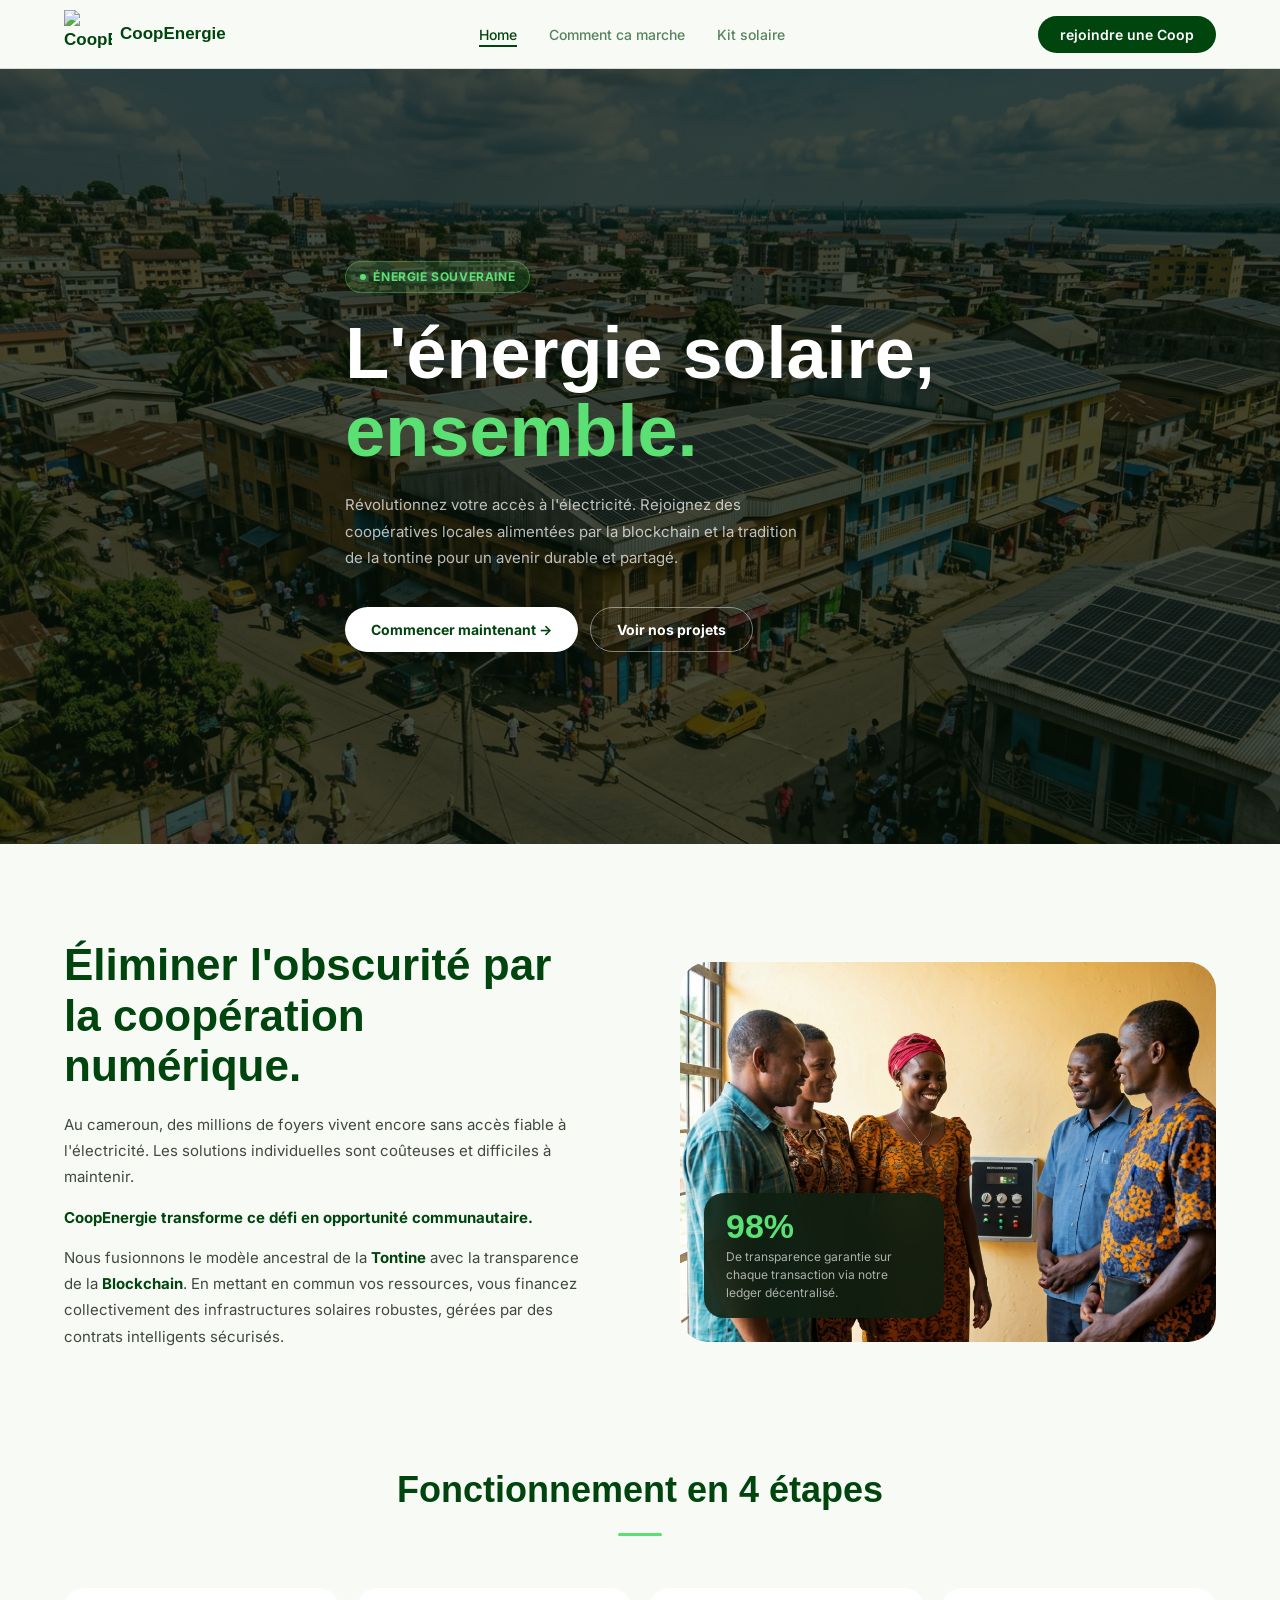
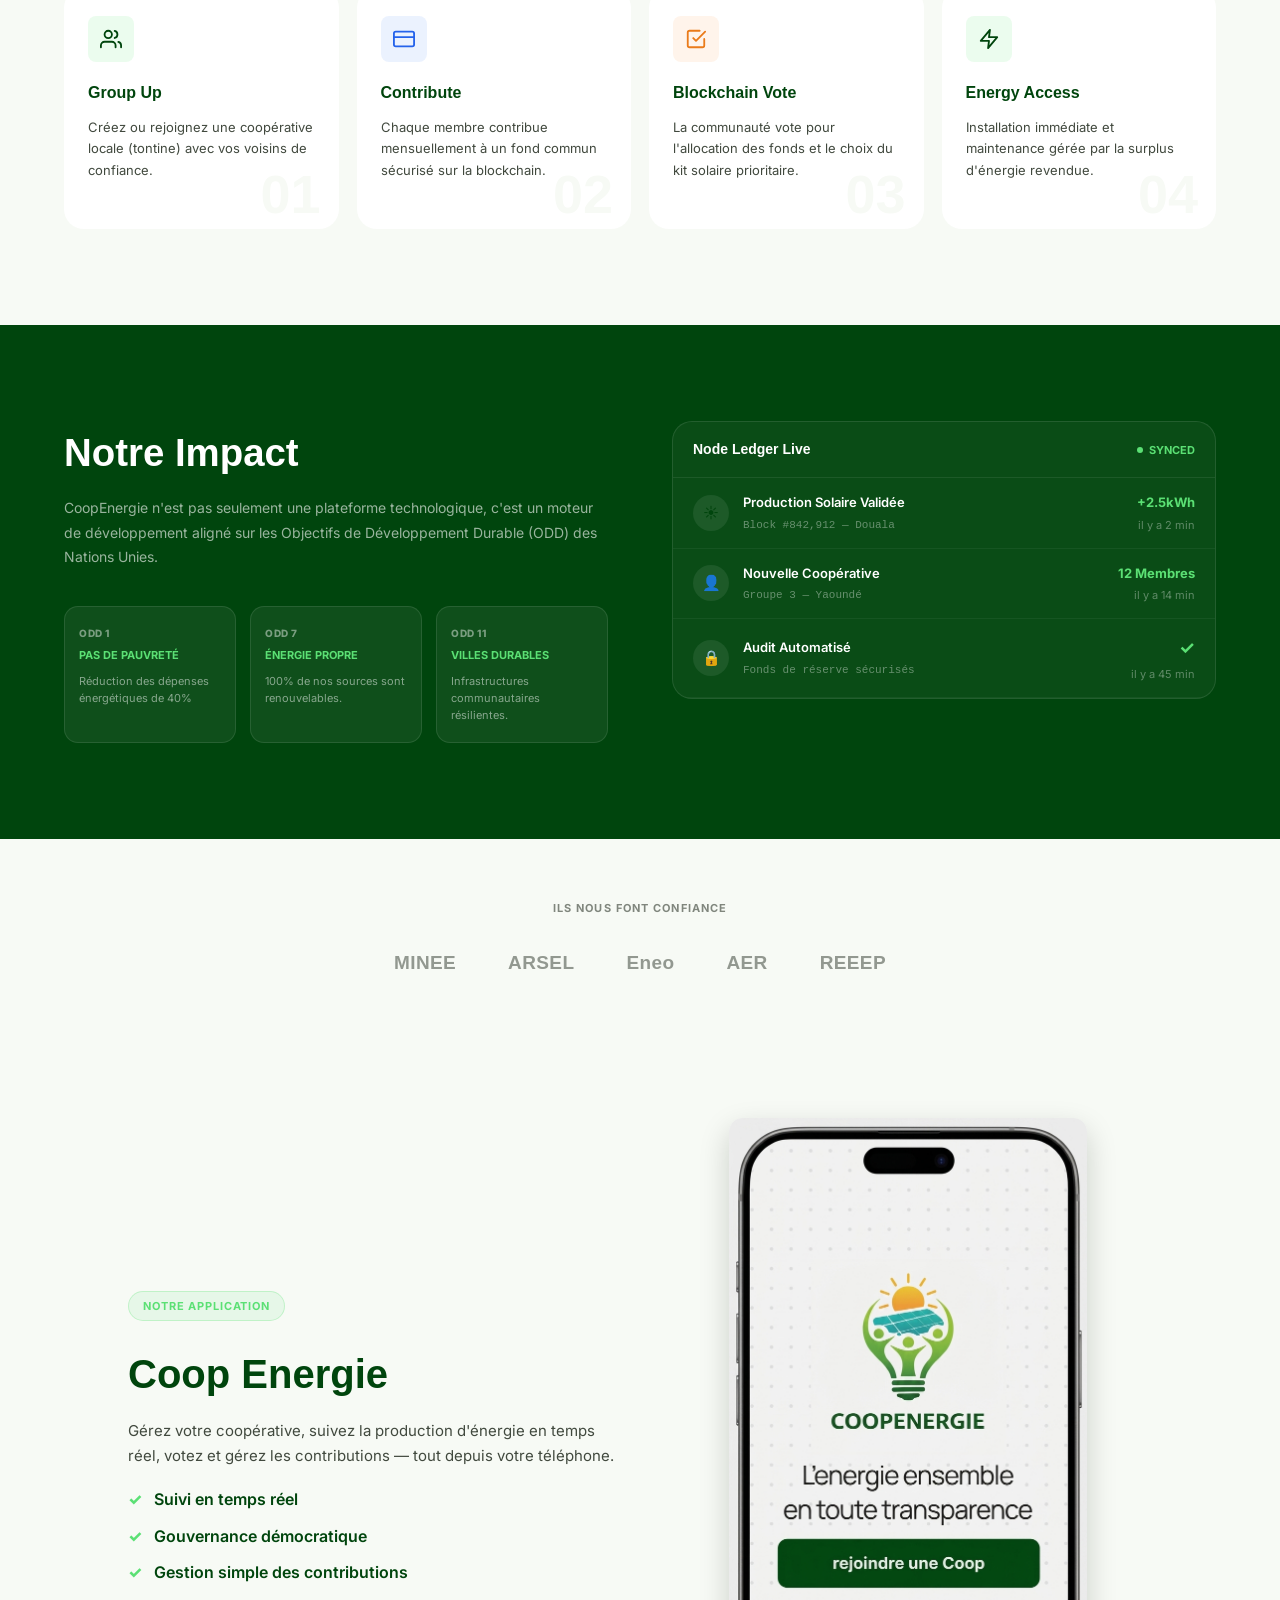
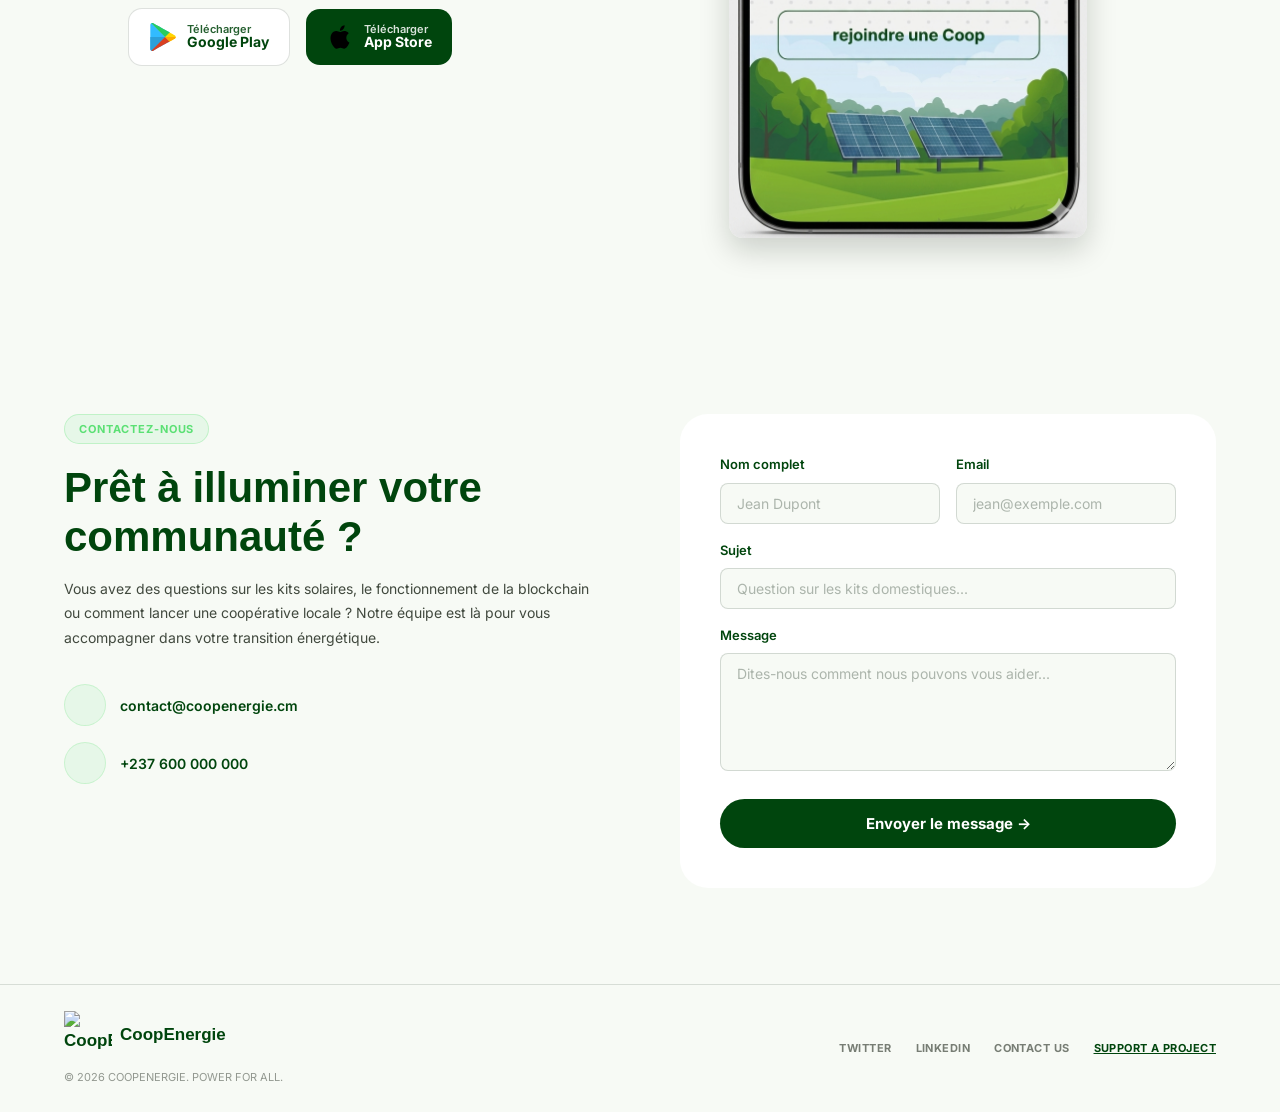
==== home/home.html @ 2df1e993 "init commit" ====
<!DOCTYPE html>
<html lang="fr">
<head>
  <meta charset="UTF-8">
  <meta name="viewport" content="width=device-width, initial-scale=1.0">
  <title>CoopEnergie — L'énergie solaire, ensemble.</title>
  <link rel="preconnect" href="https://fonts.googleapis.com">
  <link href="https://fonts.googleapis.com/css2?family=inter:wght@400;600;700;800&family=Inter:wght@400;500;600;700&display=swap" rel="stylesheet">
  <link rel="stylesheet" href="home.css">
</head>
<body>

<!-- NAV -->
<nav>
  <div class="nav-inner">
    <a href="home.html" class="logo">
      <img src="../image/logo.png" alt="CoopEnergie" width="48" height="48">
      CoopEnergie
    </a>
    <button class="nav-toggle" aria-label="Ouvrir le menu" aria-expanded="false">
      <span class="hamburger" aria-hidden="true"></span>
    </button>
    <ul class="nav-links">
      <li><a href="home.html" class="active">Home</a></li>
      <li><a href="../howitworks/howitworks.html">Comment ca marche</a></li>
      <li><a href="../kit/kit.html">Kit solaire</a></li>
    </ul>
    <button class="btn-cta-nav">rejoindre une Coop</button>
  </div>
</nav>

<!-- HERO -->
<section class="hero">
  <img class="hero-bg" src="../image/hero.png" alt="Vue aérienne Douala">
  <div class="hero-overlay"></div>
  <div class="hero-content">
    <div class="badge-pill"><span class="badge-dot"></span>Énergie Souveraine</div>
    <h1>L'énergie solaire,<br><span class="green">ensemble.</span></h1>
    <p>Révolutionnez votre accès à l'électricité. Rejoignez des coopératives locales alimentées par la blockchain et la tradition de la tontine pour un avenir durable et partagé.</p>
    <div class="hero-btns">
      <button class="btn btn-white">Commencer maintenant &rarr;</button>
      <button class="btn btn-ghost-white">Voir nos projets</button>
    </div>
  </div>
</section>

<!-- ÉLIMINER -->
<section>
  <div class="wrap">
    <div class="split-grid">
      <div class="split-text">
        <h2>Éliminer l'obscurité par la coopération numérique.</h2>
        <p>Au cameroun, des millions de foyers vivent encore sans accès fiable à l'électricité. Les solutions individuelles sont coûteuses et difficiles à maintenir.</p>
        <p><strong>CoopEnergie transforme ce défi en opportunité communautaire.</strong></p>
        <p>Nous fusionnons le modèle ancestral de la <strong>Tontine</strong> avec la transparence de la <strong>Blockchain</strong>. En mettant en commun vos ressources, vous financez collectivement des infrastructures solaires robustes, gérées par des contrats intelligents sécurisés.</p>
      </div>
      <div class="img-wrap">
        <img src="../image/home.png" alt="Communauté CoopEnergie" width="540" height="380">
        <div class="float-badge">
          <div class="fb-num">98%</div>
          <div class="fb-label">De transparence garantie sur chaque transaction via notre ledger décentralisé.</div>
        </div>
      </div>
    </div>
  </div>
</section>

<!-- FONCTIONNEMENT 4 ÉTAPES -->
<section style="padding-top: 0;">
  <div class="wrap">
    <div class="steps-head">
      <h2>Fonctionnement en 4 étapes</h2>
    </div>
    <div class="steps-grid">
      <div class="step-card">
        <div class="step-icon" style="background:rgba(91,224,116,.12);">
          <svg width="22" height="22" fill="none" viewBox="0 0 24 24"><path d="M17 21v-2a4 4 0 0 0-4-4H5a4 4 0 0 0-4 4v2" stroke="#00450D" stroke-width="2" stroke-linecap="round"/><circle cx="9" cy="7" r="4" stroke="#00450D" stroke-width="2"/><path d="M23 21v-2a4 4 0 0 0-3-3.87M16 3.13a4 4 0 0 1 0 7.75" stroke="#00450D" stroke-width="2" stroke-linecap="round"/></svg>
        </div>
        <h3>Group Up</h3>
        <p>Créez ou rejoignez une coopérative locale (tontine) avec vos voisins de confiance.</p>
        <span class="step-num">01</span>
      </div>
      <div class="step-card">
        <div class="step-icon" style="background:rgba(59,130,246,.1);">
          <svg width="22" height="22" fill="none" viewBox="0 0 24 24"><rect x="1" y="4" width="22" height="16" rx="2" stroke="#2563eb" stroke-width="2"/><line x1="1" y1="10" x2="23" y2="10" stroke="#2563eb" stroke-width="2"/></svg>
        </div>
        <h3>Contribute</h3>
        <p>Chaque membre contribue mensuellement à un fond commun sécurisé sur la blockchain.</p>
        <span class="step-num">02</span>
      </div>
      <div class="step-card">
        <div class="step-icon" style="background:rgba(251,146,60,.1);">
          <svg width="22" height="22" fill="none" viewBox="0 0 24 24"><path d="M9 11l3 3L22 4" stroke="#ea7b1a" stroke-width="2" stroke-linecap="round" stroke-linejoin="round"/><path d="M21 12v7a2 2 0 0 1-2 2H5a2 2 0 0 1-2-2V5a2 2 0 0 1 2-2h11" stroke="#ea7b1a" stroke-width="2" stroke-linecap="round"/></svg>
        </div>
        <h3>Blockchain Vote</h3>
        <p>La communauté vote pour l'allocation des fonds et le choix du kit solaire prioritaire.</p>
        <span class="step-num">03</span>
      </div>
      <div class="step-card">
        <div class="step-icon" style="background:rgba(91,224,116,.12);">
          <svg width="22" height="22" fill="none" viewBox="0 0 24 24"><path d="M13 2L3 14h9l-1 8 10-12h-9l1-8z" stroke="#00450D" stroke-width="2" stroke-linecap="round" stroke-linejoin="round"/></svg>
        </div>
        <h3>Energy Access</h3>
        <p>Installation immédiate et maintenance gérée par la surplus d'énergie revendue.</p>
        <span class="step-num">04</span>
      </div>
    </div>
  </div>
</section>

<!-- NOTRE IMPACT -->
<div class="impact-wrap">
  <div class="impact-inner">
    <div>
      <h2>Notre Impact</h2>
      <p class="impact-desc">CoopEnergie n'est pas seulement une plateforme technologique, c'est un moteur de développement aligné sur les Objectifs de Développement Durable (ODD) des Nations Unies.</p>
      <div class="odd-row">
        <div class="odd-card">
          <div class="odd-tag">ODD 1</div>
          <div class="odd-val">PAS DE PAUVRETÉ</div>
          <p>Réduction des dépenses énergétiques de 40%</p>
        </div>
        <div class="odd-card">
          <div class="odd-tag">ODD 7</div>
          <div class="odd-val">ÉNERGIE PROPRE</div>
          <p>100% de nos sources sont renouvelables.</p>
        </div>
        <div class="odd-card">
          <div class="odd-tag">ODD 11</div>
          <div class="odd-val">VILLES DURABLES</div>
          <p>Infrastructures communautaires résilientes.</p>
        </div>
      </div>
    </div>
    <div class="ledger">
      <div class="ledger-hd">
        <span class="ltitle">Node Ledger Live</span>
        <span class="lstatus"><span class="sync-dot"></span> SYNCED</span>
      </div>
      <div class="ledger-row">
        <div class="ledger-icon">☀️</div>
        <div class="ledger-info">
          <div class="ledger-name">Production Solaire Validée</div>
          <div class="ledger-meta">Block #842,912 — Douala</div>
        </div>
        <div class="ledger-val">
          <div class="ledger-amount">+2.5kWh</div>
          <div class="ledger-time">il y a 2 min</div>
        </div>
      </div>
      <div class="ledger-row">
        <div class="ledger-icon">👤</div>
        <div class="ledger-info">
          <div class="ledger-name">Nouvelle Coopérative</div>
          <div class="ledger-meta">Groupe 3 — Yaoundé</div>
        </div>
        <div class="ledger-val">
          <div class="ledger-amount">12 Membres</div>
          <div class="ledger-time">il y a 14 min</div>
        </div>
      </div>
      <div class="ledger-row">
        <div class="ledger-icon">🔒</div>
        <div class="ledger-info">
          <div class="ledger-name">Audit Automatisé</div>
          <div class="ledger-meta">Fonds de réserve sécurisés</div>
        </div>
        <div class="ledger-val">
          <div class="ledger-amount" style="color:#5be074; font-size:18px;">✓</div>
          <div class="ledger-time">il y a 45 min</div>
        </div>
      </div>
    </div>
  </div>
</div>

<!-- PARTNERS -->
<div class="partners-wrap">
  <div class="wrap">
    <div class="ptag">Ils nous font confiance</div>
    <div class="p-logos">
      <span class="p-logo">MINEE</span>
      <span class="p-logo">ARSEL</span>
      <span class="p-logo">Eneo</span>
      <span class="p-logo">AER</span>
      <span class="p-logo">REEEP</span>
    </div>
  </div>
</div>

<!-- NOTRE APPLICATION -->
<section class="app-section">
  <div class="wrap">
    <div class="app-grid">
      <div class="app-content">
        <div class="section-label">Notre Application</div>
        <h2>Coop Energie</h2>
        <p class="app-desc">Gérez votre coopérative, suivez la production d'énergie en temps réel, votez et gérez les contributions — tout depuis votre téléphone.</p>
        <ul class="app-advantages">
          <li>Suivi en temps réel</li>
          <li>Gouvernance démocratique</li>
          <li>Gestion simple des contributions</li>
        </ul>
        <div class="store-buttons">
          <a href="#" class="store-btn playstore" aria-label="Télécharger sur Google Play">
            <img src="../image/playstore.svg" alt="Google Play" class="store-icon" width="32" height="32" aria-hidden="true">
            <span class="store-text"><small>Télécharger</small><strong>Google Play</strong></span>
          </a>
          <a href="#" class="store-btn appstore" aria-label="Télécharger sur l'App Store">
            <img src="../image/apple-logo.svg" alt="App Store" class="store-icon" width="32" height="32" aria-hidden="true">
            <span class="store-text"><small>Télécharger</small><strong>App Store</strong></span>
          </a>
        </div>
      </div>
      <div class="app-media">
        <img src="../image/app.png" alt="Capture d'écran de l'application Coop Energie" width="200" height="180" style="object-fit: contain; ">
      </div>
    </div>
  </div>
</section>

<!-- CONTACT -->
<section class="contact-section">
  <div class="wrap">
    <div class="contact-grid">
      <div class="contact-info">
        <div class="section-label">Contactez-nous</div>
        <h2>Prêt à illuminer votre communauté&nbsp;?</h2>
        <p>Vous avez des questions sur les kits solaires, le fonctionnement de la blockchain ou comment lancer une coopérative locale&nbsp;? Notre équipe est là pour vous accompagner dans votre transition énergétique.</p>
        <div class="c-detail">
          <div class="c-icon"><i class="fas fa-envelope"></i></div>
          <span class="c-text">contact@coopenergie.cm</span>
        </div>
        <div class="c-detail">
          <div class="c-icon"><i class="fas fa-phone"></i></div>
          <span class="c-text">+237 600 000 000</span>
        </div>
      </div>
      <div class="contact-form">
        <div class="form-row" style="margin-bottom:16px;">
          <div class="fg" style="margin-bottom:0;">
            <label>Nom complet</label>
            <input type="text" placeholder="Jean Dupont">
          </div>
          <div class="fg" style="margin-bottom:0;">
            <label>Email</label>
            <input type="email" placeholder="jean@exemple.com">
          </div>
        </div>
        <div class="fg">
          <label>Sujet</label>
          <input type="text" placeholder="Question sur les kits domestiques...">
        </div>
        <div class="fg">
          <label>Message</label>
          <textarea placeholder="Dites-nous comment nous pouvons vous aider..."></textarea>
        </div>
        <button class="btn-submit">Envoyer le message &#8594;</button>
      </div>
    </div>
  </div>
</section>

<!-- FOOTER -->
<footer>
  <div class="footer-inner">
    <div>
      <a href="home.html" class="logo" style="margin-bottom:5px; display:inline-flex;">
         <img src="../image/logo.png" alt="CoopEnergie" width="48" height="48">
        CoopEnergie
      </a>
      <div class="footer-cr">© 2026 COOPENERGIE. POWER FOR ALL.</div>
    </div>
    <div class="footer-links">
      <a href="#">TWITTER</a>
      <a href="#">LINKEDIN</a>
      <a href="#">CONTACT US</a>
      <a href="#" class="hl">SUPPORT A PROJECT</a>
    </div>
  </div>
</footer>

<script>
(function(){
  var nav = document.querySelector('nav');
  if(!nav) return;
  var toggle = nav.querySelector('.nav-toggle');
  if(!toggle) return;
  toggle.addEventListener('click', function(e){
    var open = nav.classList.toggle('nav-open');
    toggle.setAttribute('aria-expanded', open ? 'true' : 'false');
  });
  document.addEventListener('click', function(e){
    if(!nav.classList.contains('nav-open')) return;
    if(!nav.contains(e.target)){
      nav.classList.remove('nav-open');
      toggle.setAttribute('aria-expanded','false');
    }
  });
  nav.querySelectorAll('.nav-links a').forEach(function(a){ a.addEventListener('click', function(){ nav.classList.remove('nav-open'); toggle.setAttribute('aria-expanded','false'); }); });
})();
</script>

</body>
</html>
---- home/home.css ----
*, *::before, *::after { margin: 0; padding: 0; box-sizing: border-box; }

    :root {
      --bg: #F7FAF5;
      --dark-green: #00450D;
      --accent-green: #5be074;
      --text-primary: #00450D;
      --text-muted: #41493E;
      --white: #ffffff;
      --cyan-card: #c8f5ea;
      --gray-card: #e0ddd6;
      --border: rgba(21,43,25,0.14);
      --r-sm: 8px;
      --r-md: 14px;
      --r-lg: 20px;
      --r-xl: 28px;
    }

    body { font-family: 'Inter', sans-serif; background: var(--bg); color: var(--text-primary); line-height: 1.65; }
    h1,h2,h3,h4 { font-family: 'Manrope', sans-serif; }
    a { text-decoration: none; color: inherit; }

    /* NAV */
    nav { position: sticky; top: 0; z-index: 100; background: var(--bg); border-bottom: 1px solid var(--border); }
    .nav-inner { display: flex; align-items: center; justify-content: space-between; height: 68px; max-width: 1280px; margin: 0 auto; padding: 0 64px; }
    .logo { display: flex; align-items: center; gap: 8px; font-family: 'Manrope', sans-serif; font-weight: 700; font-size: 17px; color: var(--dark-green); cursor: pointer; }
    .nav-links { display: flex; gap: 32px; list-style: none; }
    .nav-links a { font-size: 14px; font-weight: 500; color: var(--text-primary); opacity: 0.65; transition: opacity .2s; }
    .nav-links a:hover { opacity: 1; }
    .nav-links a.active { opacity: 1; border-bottom: 2px solid var(--dark-green); padding-bottom: 2px; }
    .btn-cta-nav { background: var(--dark-green); color: var(--white); border: none; border-radius: 100px; padding: 10px 22px; font-family: 'Inter', sans-serif; font-size: 14px; font-weight: 600; cursor: pointer; transition: opacity .2s; }
    .btn-cta-nav:hover { opacity: .85; }

    /* WRAP */
    .wrap { max-width: 1280px; margin: 0 auto; padding: 0 64px; }

    /* HERO */
    .hero { position: relative; min-height: 580px; display: flex; align-items: center; overflow: hidden; }
    .hero-bg { position: absolute; inset: 0; width: 100%; height: 100%; object-fit: cover; }
    .hero-overlay { position: absolute; inset: 0; background: rgba(6,18,8,0.74); }
    .hero-content { position: relative; z-index: 2; max-width: 1280px; margin: 0 auto; padding: 96px 64px; }
    .badge-pill { display: inline-flex; align-items: center; gap: 7px; background: rgba(91,224,116,0.14); border: 1px solid rgba(91,224,116,0.35); color: var(--accent-green); border-radius: 100px; padding: 5px 14px; font-size: 12px; font-weight: 700; letter-spacing: .05em; text-transform: uppercase; margin-bottom: 22px; }
    .badge-dot { width: 6px; height: 6px; border-radius: 50%; background: var(--accent-green); }
    .hero h1 { font-size: clamp(44px, 6vw, 72px); font-weight: 800; color: var(--white); line-height: 1.08; max-width: 700px; }
    .hero h1 .green { color: var(--accent-green); }
    .hero p { font-size: 15px; color: rgba(255,255,255,.72); max-width: 460px; margin: 22px 0 36px; line-height: 1.75; }
    .hero-btns { display: flex; gap: 12px; }
    .btn { display: inline-flex; align-items: center; gap: 6px; border-radius: 100px; padding: 13px 26px; font-family: 'Inter', sans-serif; font-size: 14px; font-weight: 700; cursor: pointer; border: none; transition: all .2s; }
    .btn-white { background: var(--white); color: var(--dark-green); }
    .btn-white:hover { background: #e8ffe8; }
    .btn-ghost-white { background: transparent; color: var(--white); border: 1.5px solid rgba(255,255,255,.45); }
    .btn-ghost-white:hover { background: rgba(255,255,255,.08); }
    .btn-dark { background: var(--dark-green); color: var(--white); }
    .btn-dark:hover { opacity: .88; }
    .btn-outline-dark { background: transparent; color: var(--dark-green); border: 1.5px solid var(--dark-green); }
    .btn-outline-dark:hover { background: var(--dark-green); color: var(--white); }

    /* SECTIONS */
    section { padding: 96px 0; }

    /* SPLIT */
    .split-grid { display: grid; grid-template-columns: 1fr 1fr; gap: 80px; align-items: center; }
    .split-text h2 { font-size: clamp(28px, 3.5vw, 44px); font-weight: 800; line-height: 1.15; margin-bottom: 20px; }
    .split-text p { font-size: 15px; color: var(--text-muted); line-height: 1.75; margin-bottom: 14px; }
    .split-text strong { color: var(--text-primary); font-weight: 700; }
    .img-wrap { position: relative; }
    .img-wrap img { width: 100%; height: 380px; object-fit: cover; border-radius: var(--r-xl); display: block; }
    .float-badge { position: absolute; bottom: 24px; left: 24px; background: rgba(15,32,18,.88); backdrop-filter: blur(12px); color: var(--white); border-radius: var(--r-lg); padding: 16px 22px; max-width: 240px; }
    .float-badge .fb-num { font-family: 'Manrope', sans-serif; font-size: 34px; font-weight: 800; color: var(--accent-green); line-height: 1; }
    .float-badge .fb-label { font-size: 12px; color: rgba(255,255,255,.65); margin-top: 5px; line-height: 1.5; }

    /* STEPS */
    .steps-head { text-align: center; margin-bottom: 52px; }
    .steps-head h2 { font-size: clamp(24px, 3vw, 36px); font-weight: 800; display: inline-block; }
    .steps-head h2::after { content: ''; display: block; width: 44px; height: 3px; background: var(--accent-green); margin: 14px auto 0; border-radius: 2px; }
    .steps-grid { display: grid; grid-template-columns: repeat(4,1fr); gap: 18px; }
    .step-card { background: var(--white); border-radius: var(--r-lg); padding: 28px 24px 48px; position: relative; overflow: hidden; }
    .step-icon { width: 46px; height: 46px; border-radius: var(--r-sm); display: flex; align-items: center; justify-content: center; margin-bottom: 18px; font-size: 22px; }
    .step-card h3 { font-size: 16px; font-weight: 700; margin-bottom: 10px; }
    .step-card p { font-size: 13px; color: var(--text-muted); line-height: 1.65; }
    .step-num { font-family: 'Manrope', sans-serif; font-size: 54px; font-weight: 800; color: var(--bg); position: absolute; bottom: 8px; right: 18px; line-height: 1; user-select: none; }

    /* IMPACT */
    .impact-wrap { background: var(--dark-green); padding: 96px 0; }
    .impact-inner { display: grid; grid-template-columns: 1fr 1fr; gap: 64px; align-items: start; max-width: 1280px; margin: 0 auto; padding: 0 64px; }
    .impact-inner h2 { font-size: clamp(28px, 3vw, 40px); font-weight: 800; color: var(--white); margin-bottom: 12px; }
    .impact-desc { font-size: 14px; color: rgba(255,255,255,.6); line-height: 1.75; margin-bottom: 36px; }
    .odd-row { display: flex; gap: 14px; }
    .odd-card { background: rgba(255,255,255,.06); border: 1px solid rgba(255,255,255,.1); border-radius: var(--r-md); padding: 18px 14px; flex: 1; }
    .odd-card .odd-tag { font-size: 10px; font-weight: 800; letter-spacing: .06em; text-transform: uppercase; color: rgba(255,255,255,.45); margin-bottom: 5px; }
    .odd-card .odd-val { font-size: 11px; font-weight: 700; color: var(--accent-green); margin-bottom: 8px; }
    .odd-card p { font-size: 11px; color: rgba(255,255,255,.5); line-height: 1.55; }

    /* LEDGER */
    .ledger { background: rgba(255,255,255,.04); border: 1px solid rgba(255,255,255,.1); border-radius: var(--r-lg); overflow: hidden; }
    .ledger-hd { display: flex; align-items: center; justify-content: space-between; padding: 16px 20px; border-bottom: 1px solid rgba(255,255,255,.08); }
    .ledger-hd .ltitle { font-family: 'Manrope', sans-serif; font-size: 14px; font-weight: 700; color: var(--white); }
    .ledger-hd .lstatus { display: flex; align-items: center; gap: 6px; font-size: 11px; font-weight: 700; color: var(--accent-green); }
    .sync-dot { width: 6px; height: 6px; border-radius: 50%; background: var(--accent-green); animation: blink 1.4s infinite; }
    @keyframes blink { 0%,100%{opacity:1;} 50%{opacity:.3;} }
    .ledger-row { display: flex; align-items: center; justify-content: space-between; padding: 14px 20px; border-bottom: 1px solid rgba(255,255,255,.05); gap: 14px; }
    .ledger-icon { width: 36px; height: 36px; border-radius: 50%; background: rgba(255,255,255,.08); display: flex; align-items: center; justify-content: center; font-size: 15px; flex-shrink: 0; }
    .ledger-info { flex: 1; }
    .ledger-name { font-size: 13px; font-weight: 600; color: var(--white); }
    .ledger-meta { font-size: 11px; color: rgba(255,255,255,.38); font-family: 'Courier New', monospace; margin-top: 2px; }
    .ledger-val { text-align: right; }
    .ledger-amount { font-size: 13px; font-weight: 700; color: var(--accent-green); }
    .ledger-time { font-size: 11px; color: rgba(255,255,255,.35); margin-top: 2px; }

    /* PARTNERS */
    .partners-wrap { padding: 60px 0; text-align: center; }
    .ptag { font-size: 11px; font-weight: 700; letter-spacing: .1em; text-transform: uppercase; color: var(--text-muted); opacity: .65; margin-bottom: 30px; }
    .p-logos { display: flex; align-items: center; justify-content: center; gap: 52px; }
    .p-logo { font-family: 'Manrope', sans-serif; font-size: 19px; font-weight: 700; color: var(--text-muted); opacity: .55; letter-spacing: .02em; }

    /* CONTACT */
    .contact-grid { display: grid; grid-template-columns: 1fr 1fr; gap: 80px; align-items: start; }
    .section-label { display: inline-block; font-size: 11px; font-weight: 700; letter-spacing: .08em; text-transform: uppercase; color: var(--accent-green); background: rgba(91,224,116,.1); border: 1px solid rgba(91,224,116,.28); border-radius: 100px; padding: 5px 14px; margin-bottom: 20px; }
    .contact-info h2 { font-size: clamp(26px, 3.5vw, 42px); font-weight: 800; line-height: 1.15; margin-bottom: 16px; }
    .contact-info > p { font-size: 14px; color: var(--text-muted); line-height: 1.75; margin-bottom: 34px; }
    .c-detail { display: flex; align-items: center; gap: 14px; margin-bottom: 16px; }
    .c-icon { width: 42px; height: 42px; border-radius: 50%; background: rgba(91,224,116,.1); border: 1px solid rgba(91,224,116,.22); display: flex; align-items: center; justify-content: center; font-size: 17px; flex-shrink: 0; }
    .c-text { font-size: 14px; font-weight: 600; }
    .contact-form { background: var(--white); border-radius: var(--r-xl); padding: 40px; }
    .form-row { display: grid; grid-template-columns: 1fr 1fr; gap: 16px; }
    .fg { margin-bottom: 16px; }
    .fg label { display: block; font-size: 13px; font-weight: 600; margin-bottom: 7px; }
    .fg input, .fg textarea { width: 100%; padding: 11px 16px; border: 1.5px solid rgba(21,43,25,.16); border-radius: var(--r-sm); font-family: 'Inter', sans-serif; font-size: 14px; color: var(--text-primary); background: var(--bg); outline: none; transition: border-color .2s; }
    .fg input::placeholder, .fg textarea::placeholder { color: rgba(21,43,25,.33); }
    .fg input:focus, .fg textarea:focus { border-color: var(--dark-green); }
    .fg textarea { min-height: 118px; resize: vertical; }
    .btn-submit { width: 100%; background: var(--dark-green); color: var(--white); border: none; border-radius: 100px; padding: 15px; font-family: 'Inter', sans-serif; font-size: 15px; font-weight: 700; cursor: pointer; transition: opacity .2s; margin-top: 4px; }
    .btn-submit:hover { opacity: .88; }

    /* FOOTER */
    footer { background: var(--bg); border-top: 1px solid var(--border); padding: 26px 0; }
    .footer-inner { display: flex; align-items: center; justify-content: space-between; max-width: 1280px; margin: 0 auto; padding: 0 64px; }
    .footer-cr { font-size: 11px; color: var(--text-muted); opacity: .55; margin-top: 4px; }
    .footer-links { display: flex; gap: 24px; align-items: center; }
    .footer-links a { font-size: 11px; font-weight: 700; color: var(--text-muted); letter-spacing: .04em; text-transform: uppercase; opacity: .7; }
    .footer-links a.hl { color: var(--dark-green); opacity: 1; text-decoration: underline; }

    /* Notre Application */
    .app-section { padding: 80px 0; }
    .app-grid { display: grid; grid-template-columns: 1fr 1fr; gap: 48px; align-items: center; max-width: 1280px; margin: 0 auto; padding: 0 64px; }
    .app-content h2 { font-size: clamp(28px, 4vw, 40px); font-weight: 800; margin-bottom: 12px; }
    .app-desc { font-size: 15px; color: var(--text-muted); margin-bottom: 18px; max-width: 520px; }
    .app-advantages { list-style: none; padding: 0; margin: 0 0 22px 0; display: flex; flex-direction: column; gap: 10px; }
    .app-advantages li { position: relative; padding-left: 26px; font-weight: 600; color: var(--text-primary); }
    .app-advantages li::before { content: '✓'; position: absolute; left: 0; top: 0; color: var(--accent-green); font-weight: 800; }
    .app-media img { max-height: 80vh; width: auto; max-width: 100%; height: auto; object-fit: contain; border-radius: var(--r-md); box-shadow: 0 12px 30px rgba(6,18,8,.18); display: block; margin: 0 auto; }
    .store-buttons { display: flex; gap: 12px; align-items: center; }
    .store-btn { display: inline-flex; align-items: center; gap: 10px; padding: 10px 14px; border-radius: 12px; text-decoration: none; font-weight: 700; }
    .store-btn .store-icon { width: 20px; height: 20px; flex-shrink: 0; }
    .store-btn .store-text { display: flex; flex-direction: column; line-height: 1; }
    .store-btn .store-text small { font-size: 11px; font-weight: 600; opacity: .85; }
    .store-btn .store-text strong { font-size: 14px; }
    .store-btn.playstore { background: var(--white); color: var(--text-primary); border: 1px solid var(--border); }
    .store-btn.appstore { background: var(--dark-green); color: var(--white); border: none; }

    /* Desktop: enlarge store buttons */
    @media (min-width: 1024px) {
      .app-section .store-btn { padding: 14px 20px; font-size: 16px; border-radius: 14px; }
      .app-section .store-btn .store-icon { width: 28px; height: 28px; }
      .app-section .store-buttons { gap: 16px; }
    }

    /* Responsive adjustments */
    @media (max-width: 1024px) {
      .nav-inner, .wrap, .hero-content, .impact-inner, .footer-inner { padding: 0 32px; }
      .hero { min-height: 480px; }
      .hero-content { padding: 64px 32px; }
      .split-grid { grid-template-columns: 1fr; gap: 40px; }
      .steps-grid { grid-template-columns: repeat(2, 1fr); gap: 16px; }
      .impact-inner { grid-template-columns: 1fr; gap: 28px; }
      .contact-grid { grid-template-columns: 1fr; gap: 28px; }
      .steps-head { margin-bottom: 32px; }
    }

    @media (max-width: 640px) {
      .nav-links { display: none; }
      .nav-inner { padding: 0 16px; height: 60px; }
      .btn-cta-nav { padding: 8px 14px; font-size: 13px; }
      .wrap, .hero-content, .footer-inner { padding: 0 18px; }
      .hero { min-height: 420px; }
      .hero-content { padding: 40px 0; text-align: left; }
      .hero h1 { font-size: clamp(32px, 8vw, 44px); max-width: 100%; }
      .hero p { max-width: 100%; margin: 14px 0 22px; }
      .hero-btns { flex-direction: row; gap: 8px; flex-wrap: wrap; align-items: center; }
      .hero-btns .btn { padding: 10px 18px; font-size: 13px; }
      .steps-grid { grid-template-columns: 1fr; }
      .step-num { font-size: 40px; right: 12px; bottom: 10px; }
      .float-badge { position: static; margin-top: 12px; max-width: none; }
      .img-wrap img { height: auto; }
      .ledger-row { flex-direction: column; align-items: flex-start; text-align: left; }
      .footer-inner { flex-direction: column; gap: 18px; padding: 20px; text-align: center; }
      .partners-wrap .p-logos { gap: 24px; flex-wrap: wrap; }
      .contact-form { padding: 24px; }
      .form-row { grid-template-columns: 1fr; }
    }

    /* Mobile hamburger styles */
    .nav-toggle { display: none; background: transparent; border: none; cursor: pointer; width: 44px; height: 44px; align-items: center; justify-content: center; }
    .nav-toggle .hamburger { width: 20px; height: 2px; background: var(--dark-green); display: inline-block; position: relative; border-radius: 2px; }
    .nav-toggle .hamburger::before, .nav-toggle .hamburger::after { content: ''; position: absolute; left: 0; right: 0; height: 2px; background: var(--dark-green); border-radius: 2px; }
    .nav-toggle .hamburger::before { top: -6px; }
    .nav-toggle .hamburger::after { top: 6px; }

    @media (max-width: 640px) {
      .nav-toggle { display: flex; }
      nav.nav-open .nav-links { display: flex; flex-direction: column; gap: 12px; position: absolute; top: 68px; left: 0; right: 0; background: var(--bg); padding: 12px 18px; border-bottom: 1px solid var(--border); z-index: 90; }
      nav.nav-open .btn-cta-nav { display: block; margin: 8px 18px; }
    }
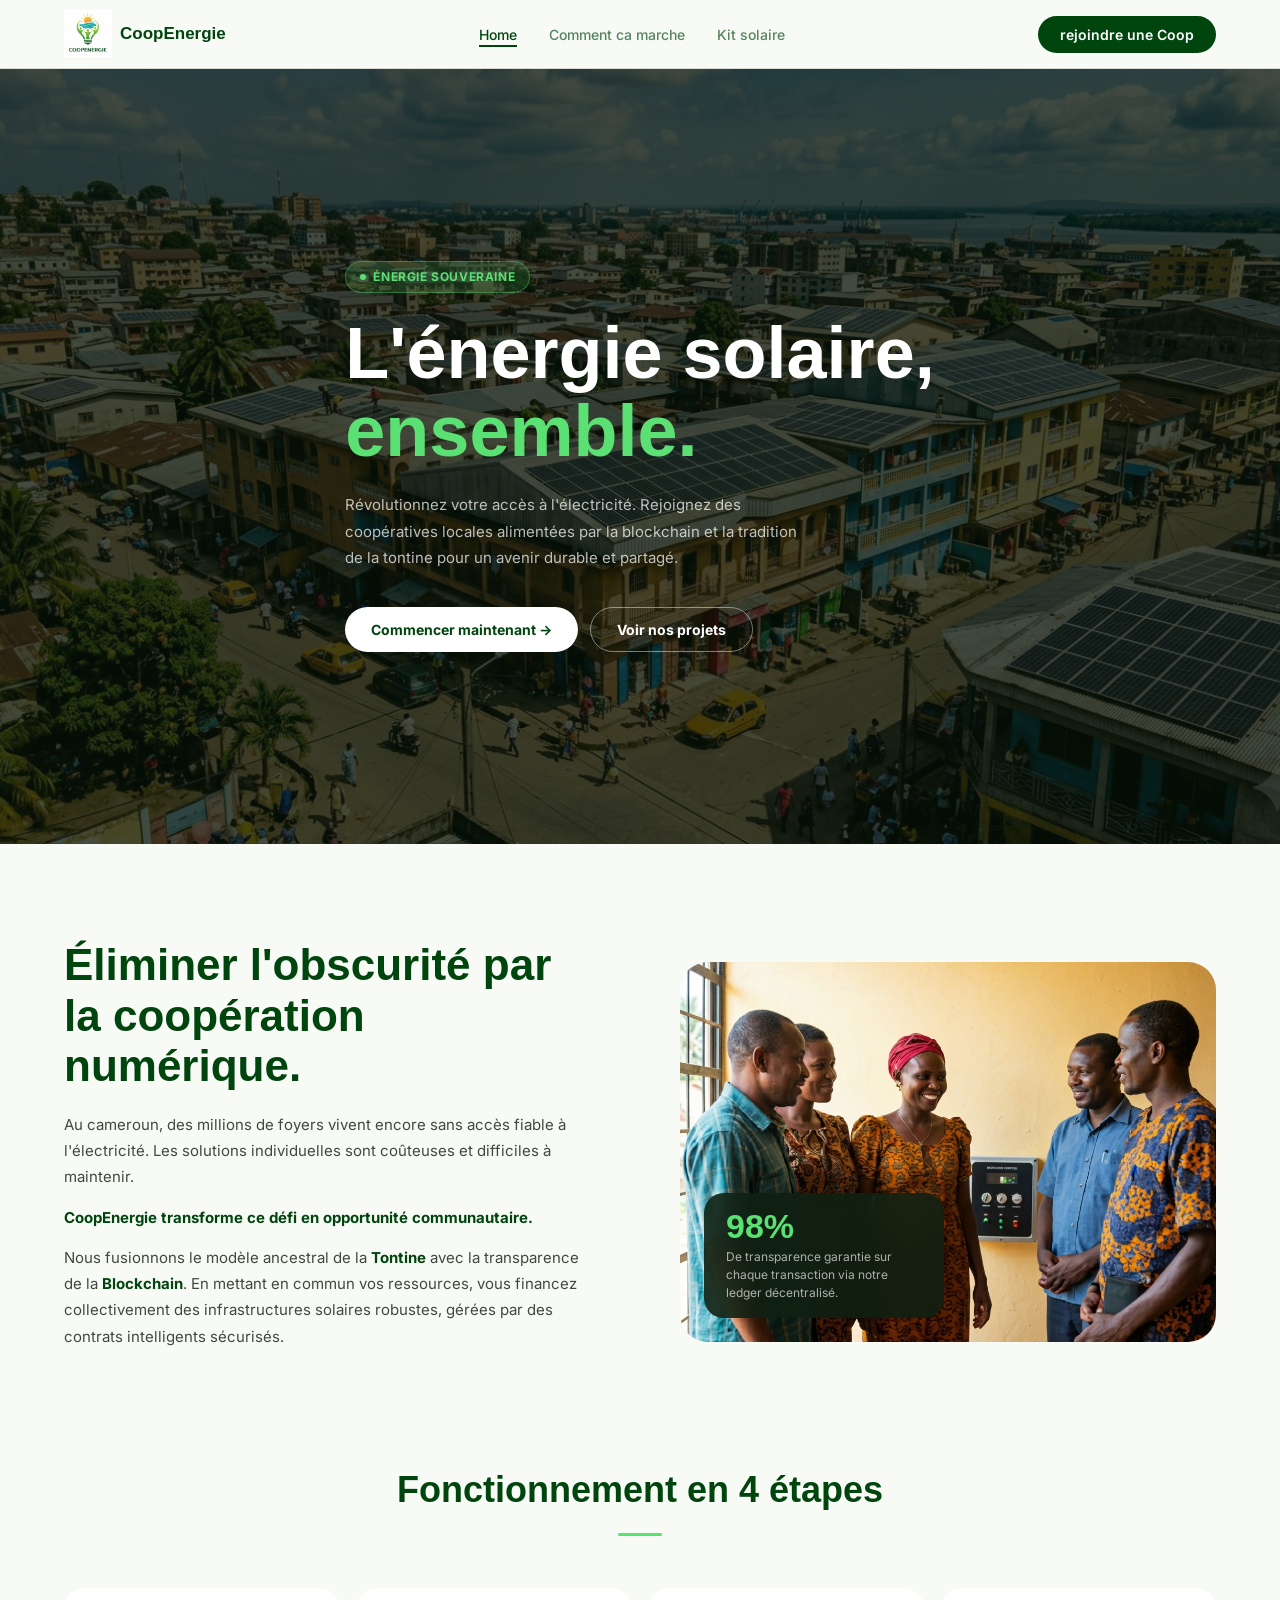
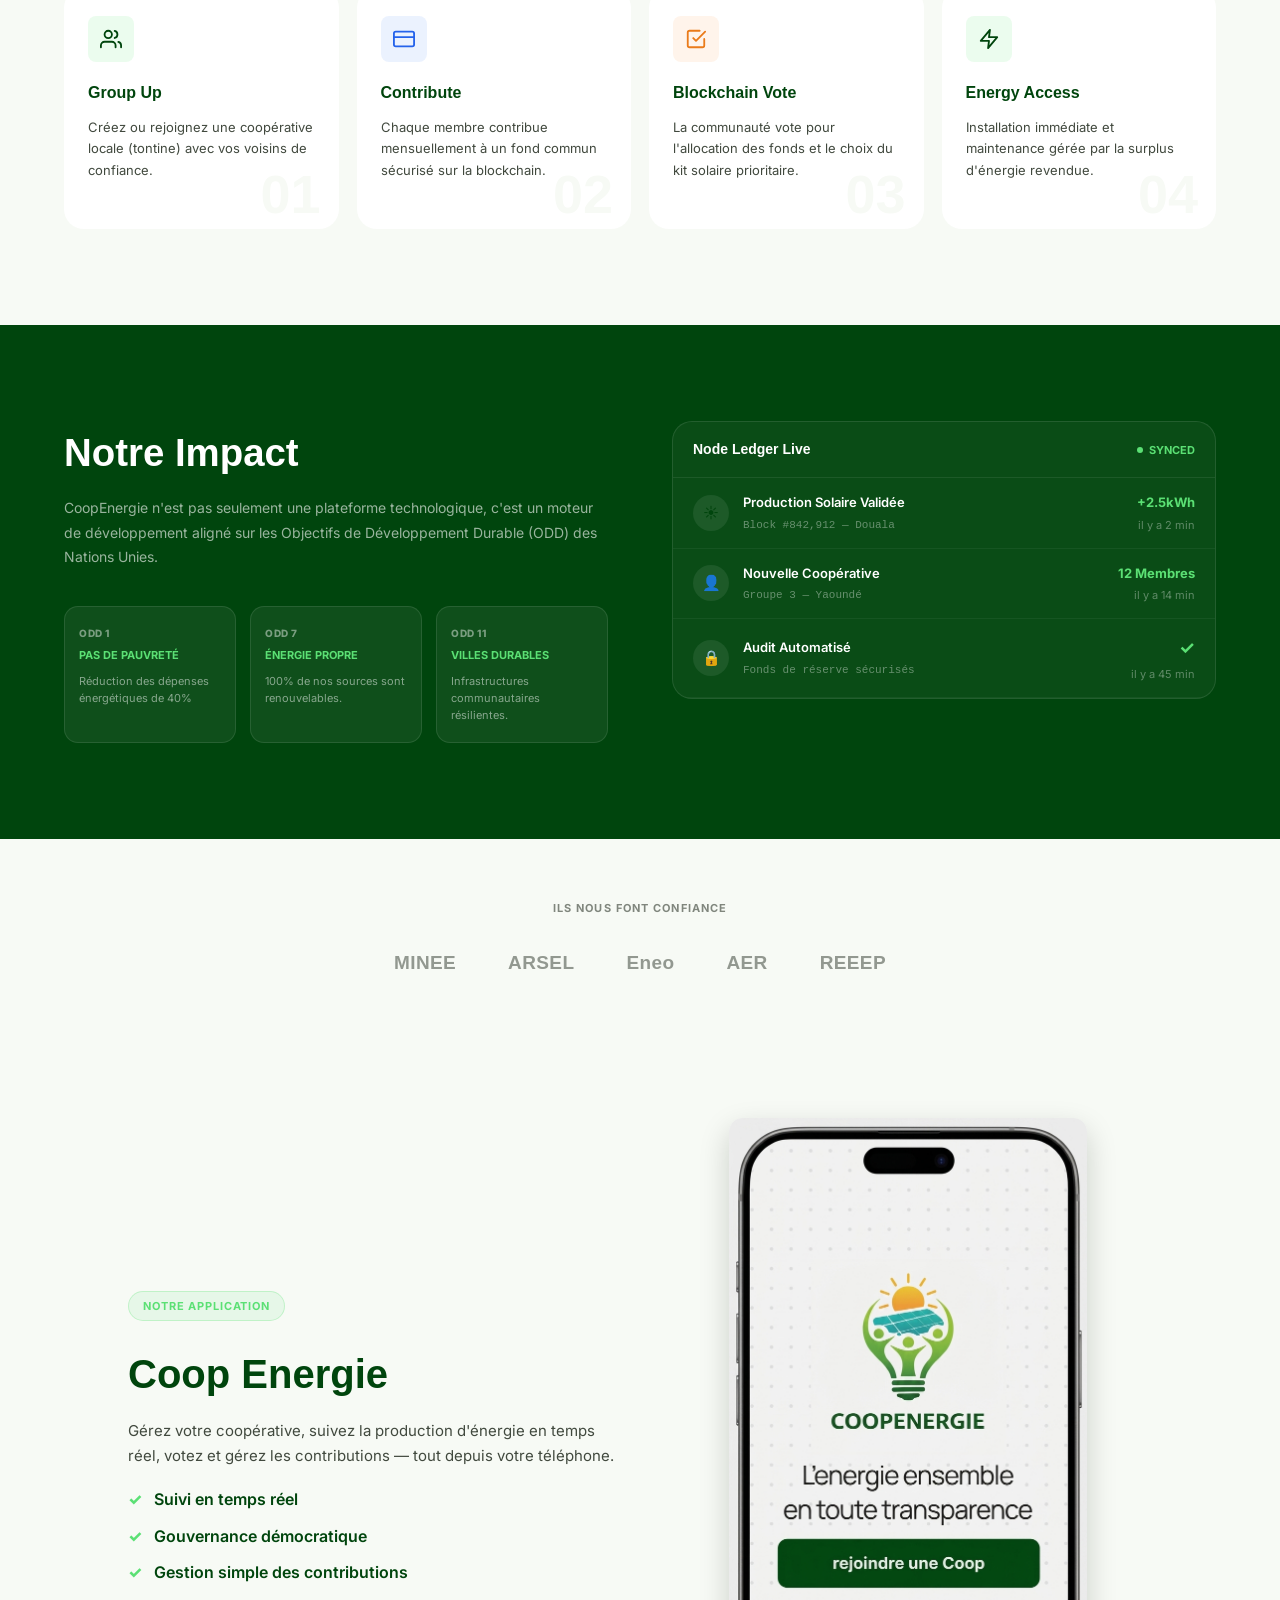
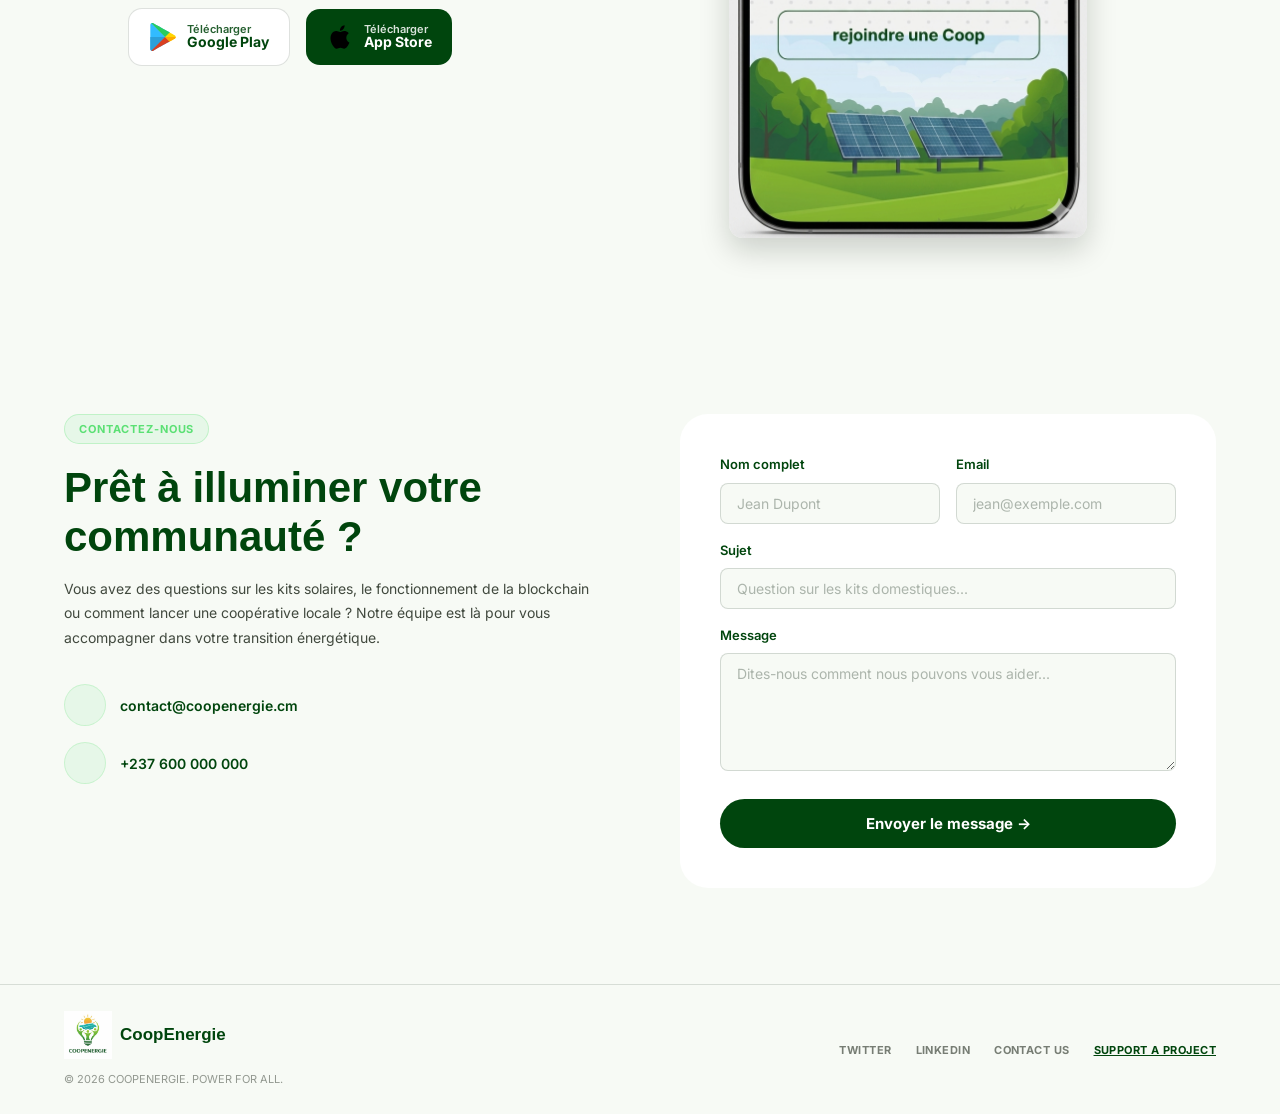
==== commit 6b2da9f5: "final commit" ====
--- a/home/home.html
+++ b/home/home.html
@@ -14,7 +14,7 @@
 <nav>
   <div class="nav-inner">
     <a href="home.html" class="logo">
-      <img src="../image/logo.png" alt="CoopEnergie" width="48" height="48">
+      <img src="../image/logo.jpg" alt="CoopEnergie" width="48" height="48">
       CoopEnergie
     </a>
     <button class="nav-toggle" aria-label="Ouvrir le menu" aria-expanded="false">
@@ -266,7 +266,7 @@
   <div class="footer-inner">
     <div>
       <a href="home.html" class="logo" style="margin-bottom:5px; display:inline-flex;">
-         <img src="../image/logo.png" alt="CoopEnergie" width="48" height="48">
+         <img src="../image/logo.jpg" alt="CoopEnergie" width="48" height="48">
         CoopEnergie
       </a>
       <div class="footer-cr">© 2026 COOPENERGIE. POWER FOR ALL.</div>
